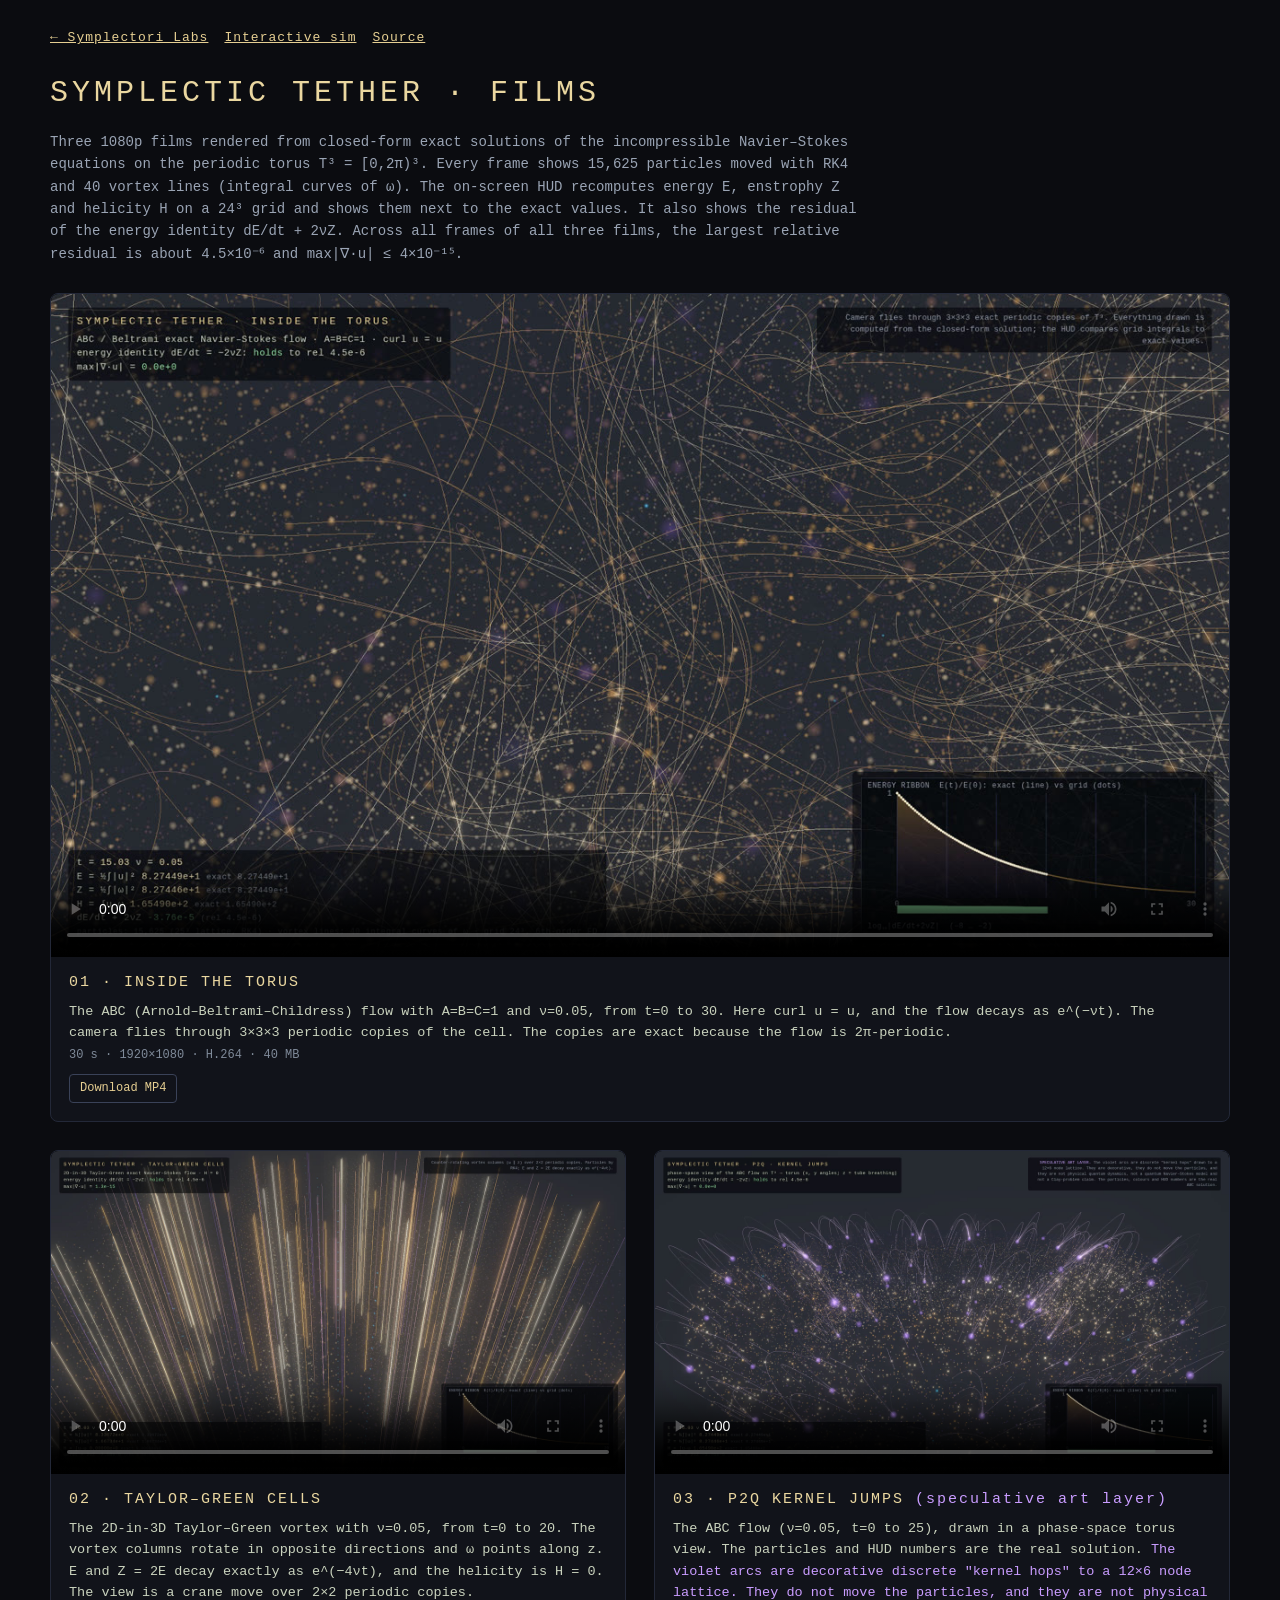
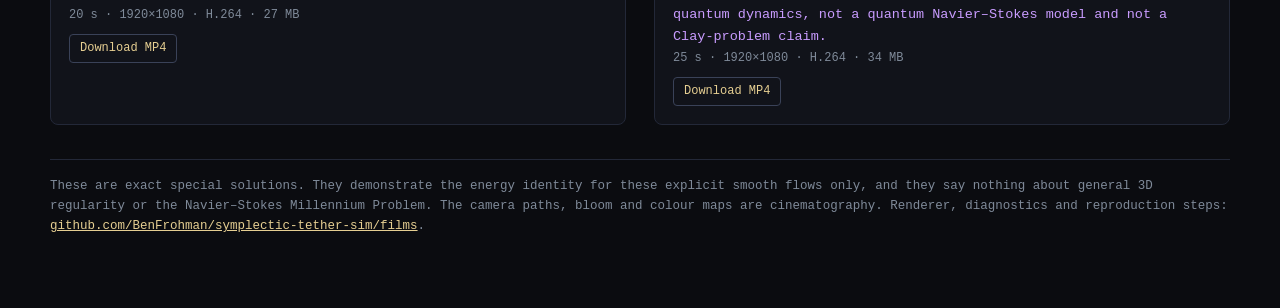
==== films/index.html @ 830666d7 "Add /films/ gallery: three exact NS flow films (ABC, Taylor-Green, speculative P2Q art layer) with p" ====
<!DOCTYPE html><html lang="en"><head><meta charset="UTF-8"><meta name="viewport" content="width=device-width,initial-scale=1">
<title>Films: exact Navier–Stokes flows on T³ · Symplectori Labs</title>
<meta name="description" content="Three 1080p films rendered from exact special solutions of the incompressible Navier–Stokes equations on the periodic torus, with live energy diagnostics.">
<style>
:root{color-scheme:dark}
body{margin:0;background:#0b0c10;color:#c9d2bd;font-family:'Courier New',monospace;line-height:1.6}
main{max-width:1180px;margin:0 auto;padding:28px 18px 60px}
nav a,a{color:#e6cf92}nav{font-size:13px;letter-spacing:1px;margin-bottom:20px}nav a{margin-right:16px}
h1{font-weight:normal;letter-spacing:4px;color:#ead7a0;font-size:clamp(20px,3.4vw,30px);margin:0 0 8px}
.lede{color:#9aa4b4;max-width:820px;font-size:14px}
.grid{display:grid;gap:28px;margin-top:28px}
figure{margin:0;background:#11131a;border:1px solid #232838;border-radius:8px;overflow:hidden}
video{display:block;width:100%;height:auto;aspect-ratio:16/9;background:#000}
figcaption{padding:14px 18px 18px;font-size:13.5px}
figcaption h2{font-size:15px;font-weight:normal;letter-spacing:2px;color:#ead7a0;margin:0 0 6px}
.meta{color:#7f8a99;font-size:12px}.spec{color:#c99cff}.ok{color:#8fe0a0}
.dl{display:inline-block;margin-top:8px;padding:4px 10px;border:1px solid #3a4258;border-radius:4px;text-decoration:none;font-size:12px}
.note{margin-top:34px;color:#7f8a99;font-size:12.5px;border-top:1px solid #232838;padding-top:16px}
@media(min-width:900px){.grid{grid-template-columns:1fr 1fr}.grid figure:first-child{grid-column:1/-1}}
</style></head><body><main>
<nav><a href="/">← Symplectori Labs</a><a href="/sim/">Interactive sim</a><a href="https://github.com/BenFrohman/symplectic-tether-sim">Source</a></nav>
<h1>SYMPLECTIC TETHER · FILMS</h1>
<p class="lede">Three 1080p films rendered from closed-form exact solutions of the incompressible Navier–Stokes equations on the periodic torus T³ = [0,2π)³. Every frame shows 15,625 particles moved with RK4 and 40 vortex lines (integral curves of ω). The on-screen HUD recomputes energy E, enstrophy Z and helicity H on a 24³ grid and shows them next to the exact values. It also shows the residual of the energy identity dE/dt + 2νZ. Across all frames of all three films, the largest relative residual is about 4.5×10⁻⁶ and max|∇·u| ≤ 4×10⁻¹⁵.</p>
<div class="grid">
<figure><video controls playsinline preload="metadata" poster="01_inside_the_torus_abc.jpg"><source src="01_inside_the_torus_abc.mp4" type="video/mp4"></video>
<figcaption><h2>01 · INSIDE THE TORUS</h2>The ABC (Arnold–Beltrami–Childress) flow with A=B=C=1 and ν=0.05, from t=0 to 30. Here curl u = u, and the flow decays as e^(−νt). The camera flies through 3×3×3 periodic copies of the cell. The copies are exact because the flow is 2π-periodic.<br><span class="meta">30 s · 1920×1080 · H.264 · 40 MB</span><br><a class="dl" href="01_inside_the_torus_abc.mp4" download>Download MP4</a></figcaption></figure>
<figure><video controls playsinline preload="metadata" poster="02_taylor_green_cells.jpg"><source src="02_taylor_green_cells.mp4" type="video/mp4"></video>
<figcaption><h2>02 · TAYLOR–GREEN CELLS</h2>The 2D-in-3D Taylor–Green vortex with ν=0.05, from t=0 to 20. The vortex columns rotate in opposite directions and ω points along z. E and Z = 2E decay exactly as e^(−4νt), and the helicity is H = 0. The view is a crane move over 2×2 periodic copies.<br><span class="meta">20 s · 1920×1080 · H.264 · 27 MB</span><br><a class="dl" href="02_taylor_green_cells.mp4" download>Download MP4</a></figcaption></figure>
<figure><video controls playsinline preload="metadata" poster="03_p2q_kernel_jumps.jpg"><source src="03_p2q_kernel_jumps.mp4" type="video/mp4"></video>
<figcaption><h2>03 · P2Q KERNEL JUMPS <span class="spec">(speculative art layer)</span></h2>The ABC flow (ν=0.05, t=0 to 25), drawn in a phase-space torus view. The particles and HUD numbers are the real solution. <span class="spec">The violet arcs are decorative discrete "kernel hops" to a 12×6 node lattice. They do not move the particles, and they are not physical quantum dynamics, not a quantum Navier–Stokes model and not a Clay-problem claim.</span><br><span class="meta">25 s · 1920×1080 · H.264 · 34 MB</span><br><a class="dl" href="03_p2q_kernel_jumps.mp4" download>Download MP4</a></figcaption></figure>
</div>
<p class="note">These are exact special solutions. They demonstrate the energy identity for these explicit smooth flows only, and they say nothing about general 3D regularity or the Navier–Stokes Millennium Problem. The camera paths, bloom and colour maps are cinematography. Renderer, diagnostics and reproduction steps: <a href="https://github.com/BenFrohman/symplectic-tether-sim/tree/main/films">github.com/BenFrohman/symplectic-tether-sim/films</a>.</p>
</main></body></html>
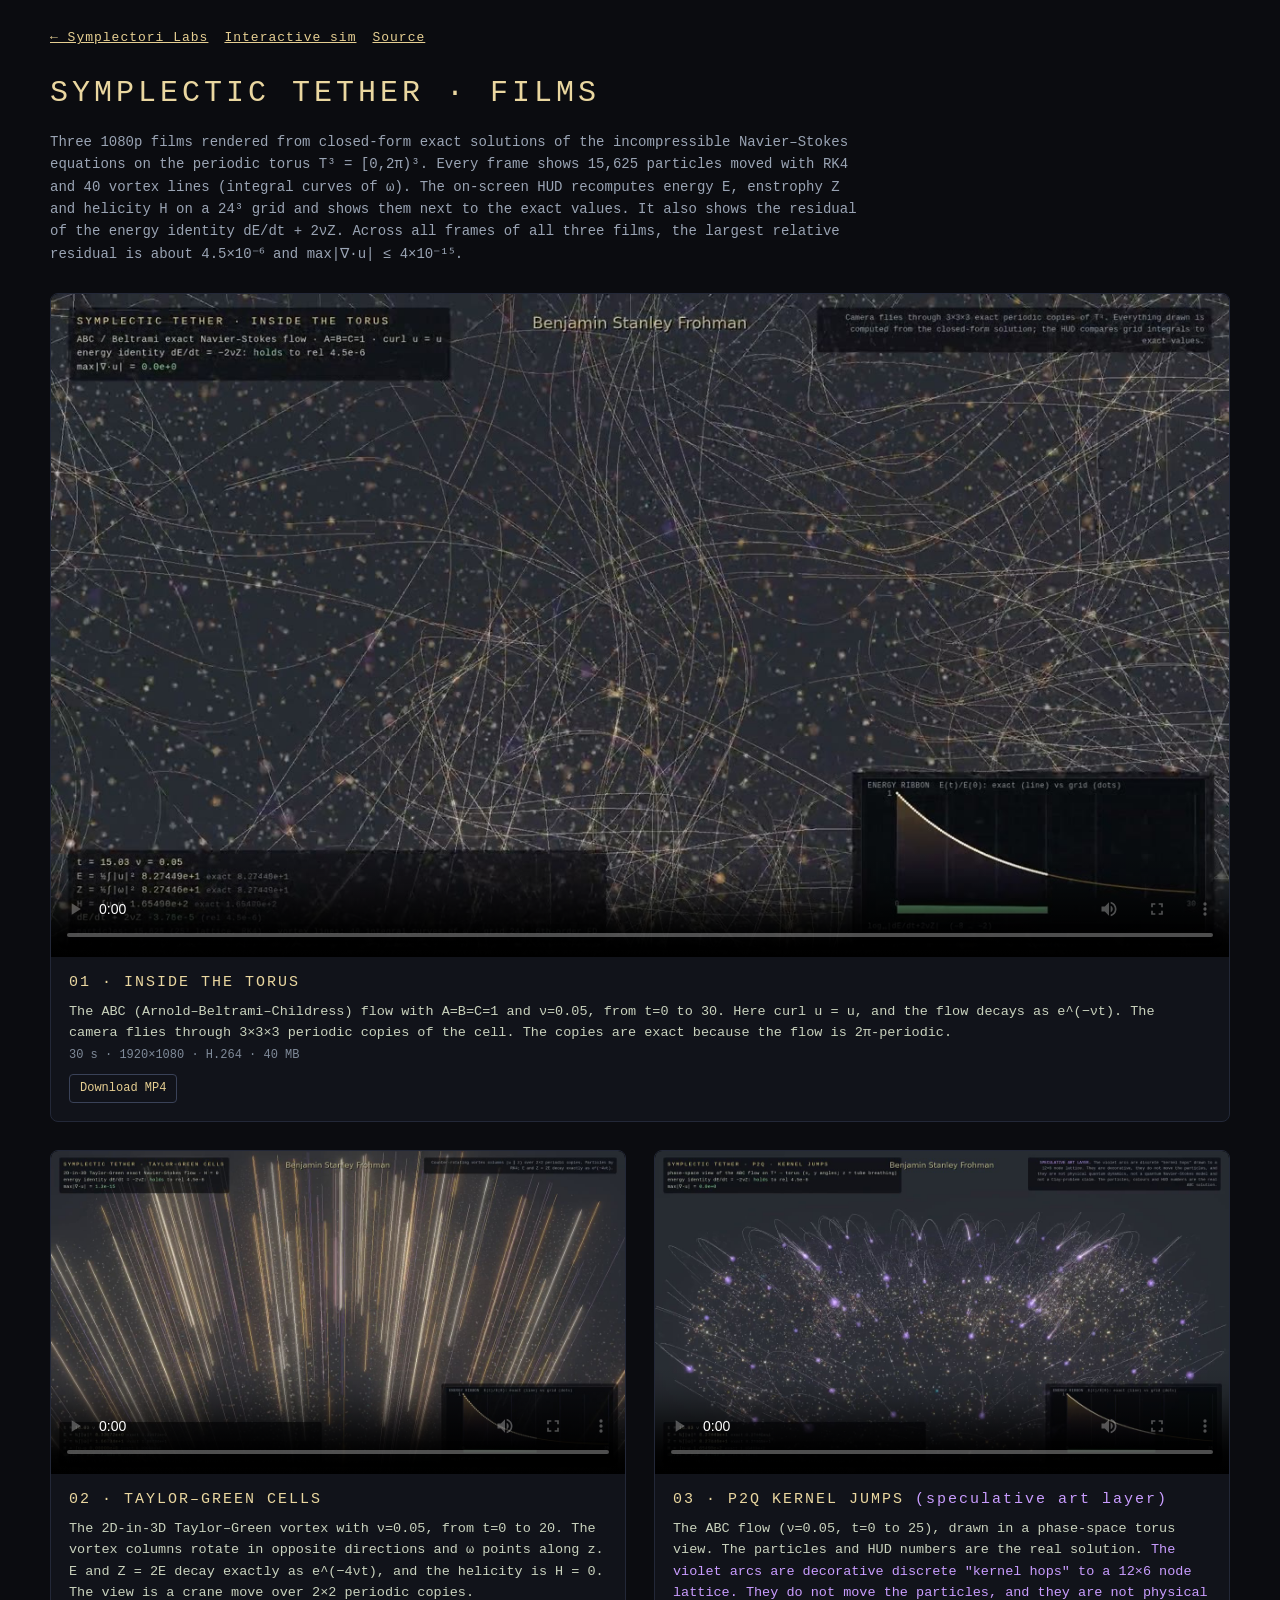
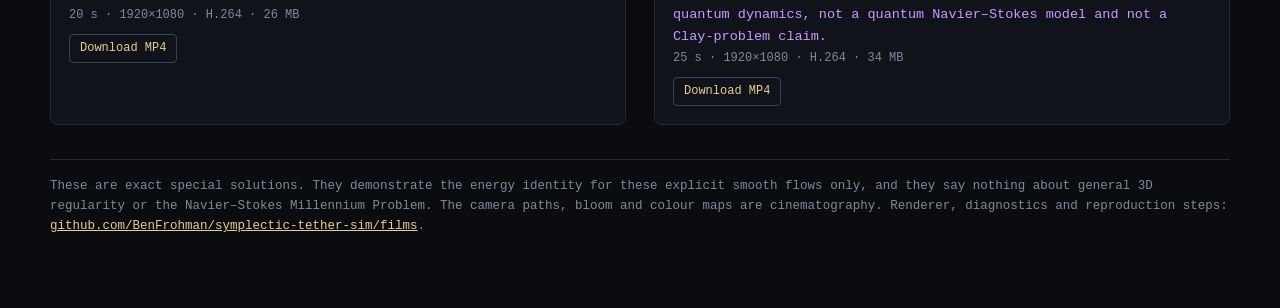
==== commit 756ffe38: "Films gallery: switch to watermarked MP4s and posters (Benjamin Stanley Frohman); originals kept" ====
--- a/films/index.html
+++ b/films/index.html
@@ -22,12 +22,12 @@
 <h1>SYMPLECTIC TETHER · FILMS</h1>
 <p class="lede">Three 1080p films rendered from closed-form exact solutions of the incompressible Navier–Stokes equations on the periodic torus T³ = [0,2π)³. Every frame shows 15,625 particles moved with RK4 and 40 vortex lines (integral curves of ω). The on-screen HUD recomputes energy E, enstrophy Z and helicity H on a 24³ grid and shows them next to the exact values. It also shows the residual of the energy identity dE/dt + 2νZ. Across all frames of all three films, the largest relative residual is about 4.5×10⁻⁶ and max|∇·u| ≤ 4×10⁻¹⁵.</p>
 <div class="grid">
-<figure><video controls playsinline preload="metadata" poster="01_inside_the_torus_abc.jpg"><source src="01_inside_the_torus_abc.mp4" type="video/mp4"></video>
-<figcaption><h2>01 · INSIDE THE TORUS</h2>The ABC (Arnold–Beltrami–Childress) flow with A=B=C=1 and ν=0.05, from t=0 to 30. Here curl u = u, and the flow decays as e^(−νt). The camera flies through 3×3×3 periodic copies of the cell. The copies are exact because the flow is 2π-periodic.<br><span class="meta">30 s · 1920×1080 · H.264 · 40 MB</span><br><a class="dl" href="01_inside_the_torus_abc.mp4" download>Download MP4</a></figcaption></figure>
-<figure><video controls playsinline preload="metadata" poster="02_taylor_green_cells.jpg"><source src="02_taylor_green_cells.mp4" type="video/mp4"></video>
-<figcaption><h2>02 · TAYLOR–GREEN CELLS</h2>The 2D-in-3D Taylor–Green vortex with ν=0.05, from t=0 to 20. The vortex columns rotate in opposite directions and ω points along z. E and Z = 2E decay exactly as e^(−4νt), and the helicity is H = 0. The view is a crane move over 2×2 periodic copies.<br><span class="meta">20 s · 1920×1080 · H.264 · 27 MB</span><br><a class="dl" href="02_taylor_green_cells.mp4" download>Download MP4</a></figcaption></figure>
-<figure><video controls playsinline preload="metadata" poster="03_p2q_kernel_jumps.jpg"><source src="03_p2q_kernel_jumps.mp4" type="video/mp4"></video>
-<figcaption><h2>03 · P2Q KERNEL JUMPS <span class="spec">(speculative art layer)</span></h2>The ABC flow (ν=0.05, t=0 to 25), drawn in a phase-space torus view. The particles and HUD numbers are the real solution. <span class="spec">The violet arcs are decorative discrete "kernel hops" to a 12×6 node lattice. They do not move the particles, and they are not physical quantum dynamics, not a quantum Navier–Stokes model and not a Clay-problem claim.</span><br><span class="meta">25 s · 1920×1080 · H.264 · 34 MB</span><br><a class="dl" href="03_p2q_kernel_jumps.mp4" download>Download MP4</a></figcaption></figure>
+<figure><video controls playsinline preload="metadata" poster="01_inside_the_torus_abc_watermarked.jpg"><source src="01_inside_the_torus_abc_watermarked.mp4" type="video/mp4"></video>
+<figcaption><h2>01 · INSIDE THE TORUS</h2>The ABC (Arnold–Beltrami–Childress) flow with A=B=C=1 and ν=0.05, from t=0 to 30. Here curl u = u, and the flow decays as e^(−νt). The camera flies through 3×3×3 periodic copies of the cell. The copies are exact because the flow is 2π-periodic.<br><span class="meta">30 s · 1920×1080 · H.264 · 40 MB</span><br><a class="dl" href="01_inside_the_torus_abc_watermarked.mp4" download>Download MP4</a></figcaption></figure>
+<figure><video controls playsinline preload="metadata" poster="02_taylor_green_cells_watermarked.jpg"><source src="02_taylor_green_cells_watermarked.mp4" type="video/mp4"></video>
+<figcaption><h2>02 · TAYLOR–GREEN CELLS</h2>The 2D-in-3D Taylor–Green vortex with ν=0.05, from t=0 to 20. The vortex columns rotate in opposite directions and ω points along z. E and Z = 2E decay exactly as e^(−4νt), and the helicity is H = 0. The view is a crane move over 2×2 periodic copies.<br><span class="meta">20 s · 1920×1080 · H.264 · 26 MB</span><br><a class="dl" href="02_taylor_green_cells_watermarked.mp4" download>Download MP4</a></figcaption></figure>
+<figure><video controls playsinline preload="metadata" poster="03_p2q_kernel_jumps_watermarked.jpg"><source src="03_p2q_kernel_jumps_watermarked.mp4" type="video/mp4"></video>
+<figcaption><h2>03 · P2Q KERNEL JUMPS <span class="spec">(speculative art layer)</span></h2>The ABC flow (ν=0.05, t=0 to 25), drawn in a phase-space torus view. The particles and HUD numbers are the real solution. <span class="spec">The violet arcs are decorative discrete "kernel hops" to a 12×6 node lattice. They do not move the particles, and they are not physical quantum dynamics, not a quantum Navier–Stokes model and not a Clay-problem claim.</span><br><span class="meta">25 s · 1920×1080 · H.264 · 34 MB</span><br><a class="dl" href="03_p2q_kernel_jumps_watermarked.mp4" download>Download MP4</a></figcaption></figure>
 </div>
 <p class="note">These are exact special solutions. They demonstrate the energy identity for these explicit smooth flows only, and they say nothing about general 3D regularity or the Navier–Stokes Millennium Problem. The camera paths, bloom and colour maps are cinematography. Renderer, diagnostics and reproduction steps: <a href="https://github.com/BenFrohman/symplectic-tether-sim/tree/main/films">github.com/BenFrohman/symplectic-tether-sim/films</a>.</p>
 </main></body></html>
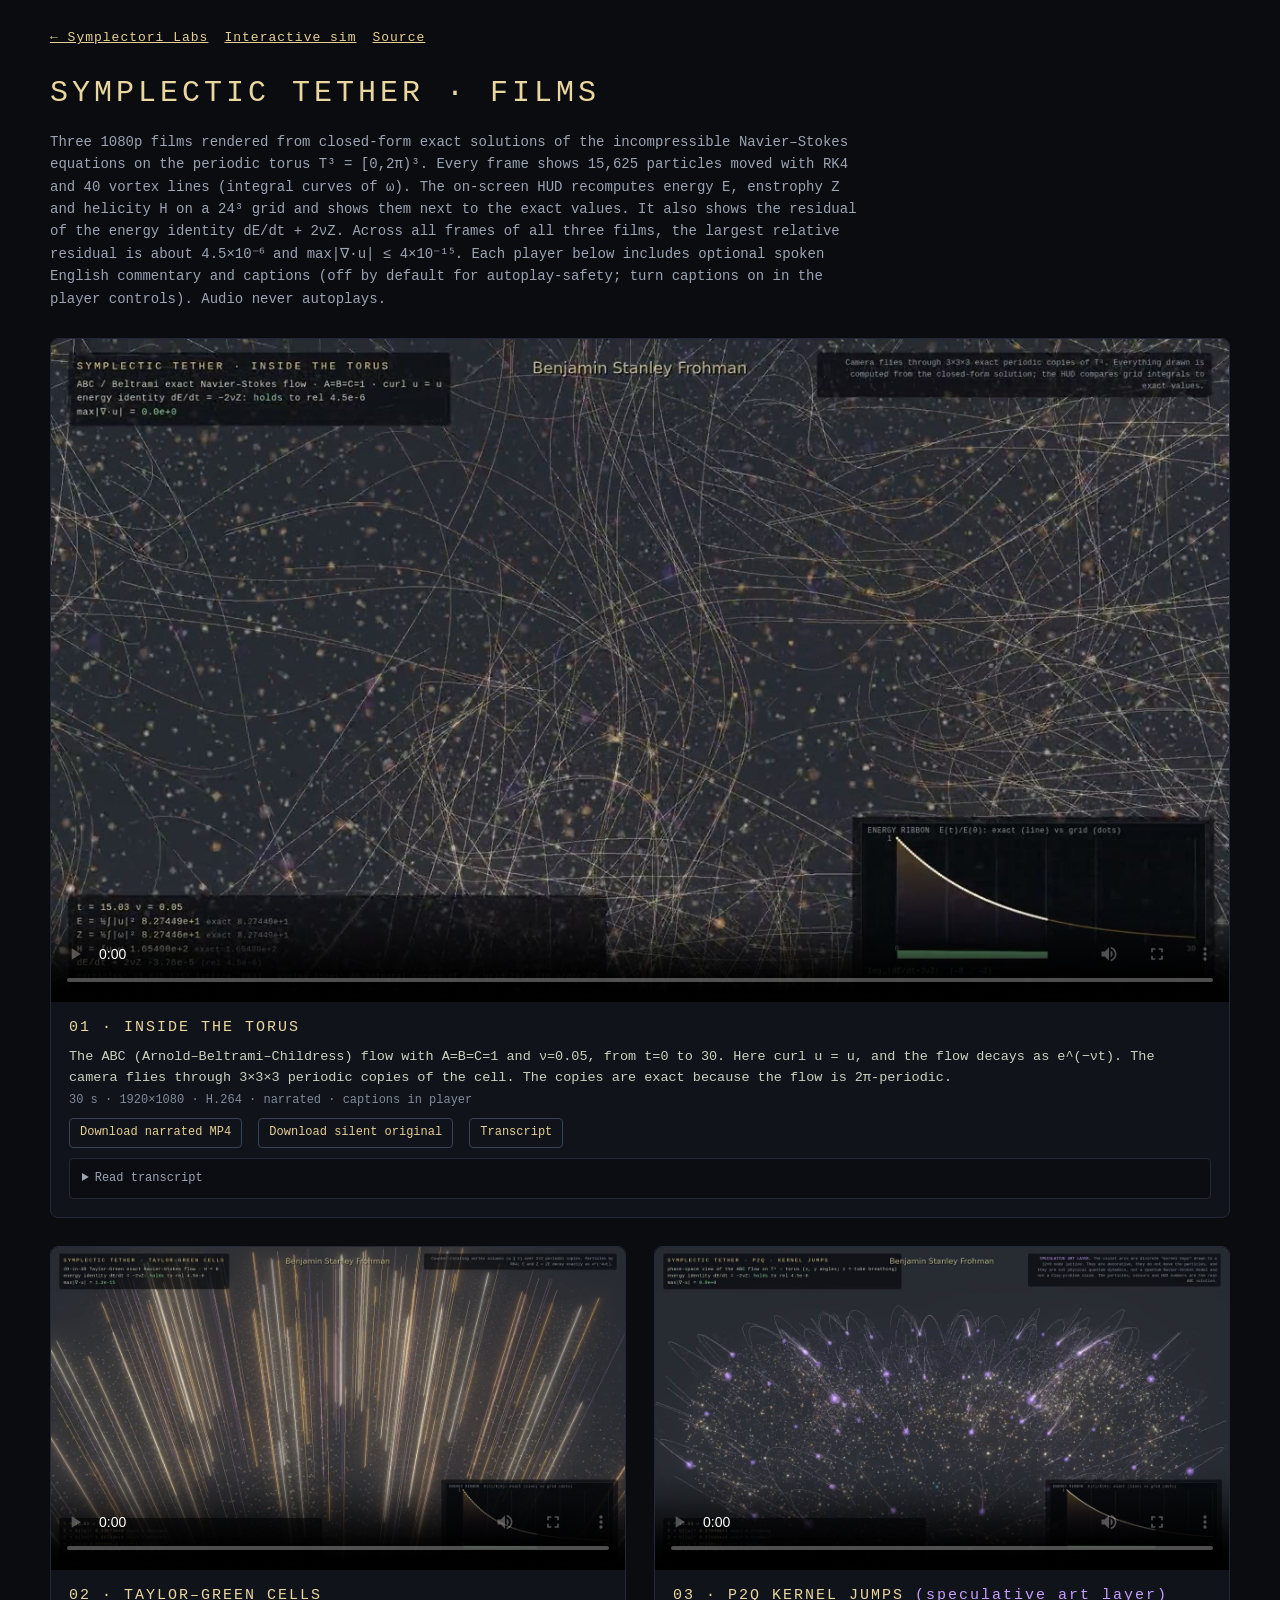
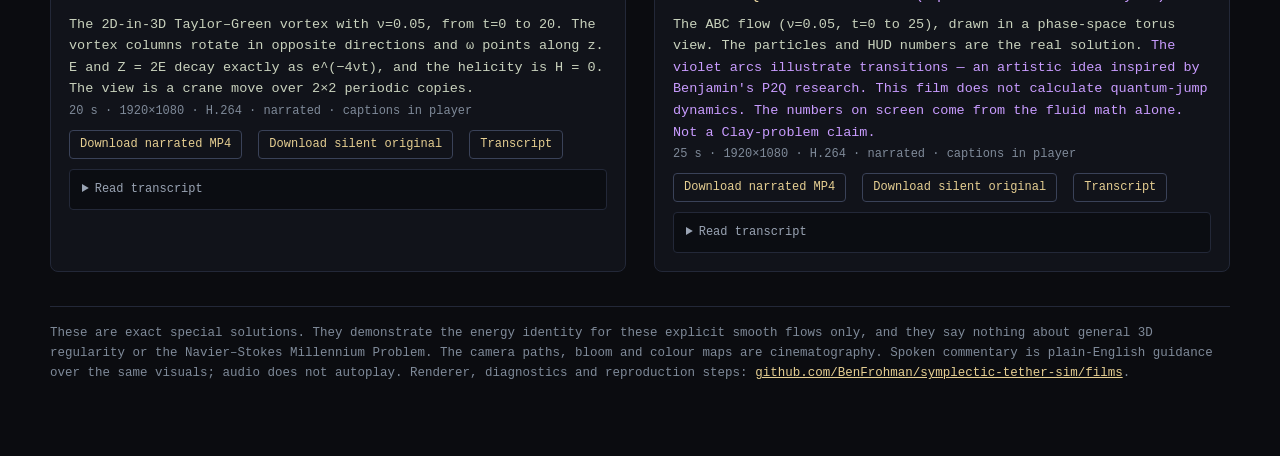
==== commit 541b1d07: "Films gallery: narrated MP4s with English captions/transcripts; silent originals retained; no audio " ====
--- a/films/index.html
+++ b/films/index.html
@@ -1,6 +1,6 @@
 <!DOCTYPE html><html lang="en"><head><meta charset="UTF-8"><meta name="viewport" content="width=device-width,initial-scale=1">
 <title>Films: exact Navier–Stokes flows on T³ · Symplectori Labs</title>
-<meta name="description" content="Three 1080p films rendered from exact special solutions of the incompressible Navier–Stokes equations on the periodic torus, with live energy diagnostics.">
+<meta name="description" content="Three 1080p films rendered from exact special solutions of the incompressible Navier–Stokes equations on the periodic torus, with live energy diagnostics and spoken commentary.">
 <style>
 :root{color-scheme:dark}
 body{margin:0;background:#0b0c10;color:#c9d2bd;font-family:'Courier New',monospace;line-height:1.6}
@@ -14,20 +14,65 @@
 figcaption{padding:14px 18px 18px;font-size:13.5px}
 figcaption h2{font-size:15px;font-weight:normal;letter-spacing:2px;color:#ead7a0;margin:0 0 6px}
 .meta{color:#7f8a99;font-size:12px}.spec{color:#c99cff}.ok{color:#8fe0a0}
-.dl{display:inline-block;margin-top:8px;padding:4px 10px;border:1px solid #3a4258;border-radius:4px;text-decoration:none;font-size:12px}
+.dl{display:inline-block;margin:8px 8px 0 0;padding:4px 10px;border:1px solid #3a4258;border-radius:4px;text-decoration:none;font-size:12px}
+.transcript{margin-top:10px;padding:10px 12px;background:#0b0d12;border:1px solid #232838;border-radius:4px;color:#9aa4b4;font-size:12px;white-space:pre-wrap}
 .note{margin-top:34px;color:#7f8a99;font-size:12.5px;border-top:1px solid #232838;padding-top:16px}
 @media(min-width:900px){.grid{grid-template-columns:1fr 1fr}.grid figure:first-child{grid-column:1/-1}}
 </style></head><body><main>
 <nav><a href="/">← Symplectori Labs</a><a href="/sim/">Interactive sim</a><a href="https://github.com/BenFrohman/symplectic-tether-sim">Source</a></nav>
 <h1>SYMPLECTIC TETHER · FILMS</h1>
-<p class="lede">Three 1080p films rendered from closed-form exact solutions of the incompressible Navier–Stokes equations on the periodic torus T³ = [0,2π)³. Every frame shows 15,625 particles moved with RK4 and 40 vortex lines (integral curves of ω). The on-screen HUD recomputes energy E, enstrophy Z and helicity H on a 24³ grid and shows them next to the exact values. It also shows the residual of the energy identity dE/dt + 2νZ. Across all frames of all three films, the largest relative residual is about 4.5×10⁻⁶ and max|∇·u| ≤ 4×10⁻¹⁵.</p>
+<p class="lede">Three 1080p films rendered from closed-form exact solutions of the incompressible Navier–Stokes equations on the periodic torus T³ = [0,2π)³. Every frame shows 15,625 particles moved with RK4 and 40 vortex lines (integral curves of ω). The on-screen HUD recomputes energy E, enstrophy Z and helicity H on a 24³ grid and shows them next to the exact values. It also shows the residual of the energy identity dE/dt + 2νZ. Across all frames of all three films, the largest relative residual is about 4.5×10⁻⁶ and max|∇·u| ≤ 4×10⁻¹⁵. Each player below includes optional spoken English commentary and captions (off by default for autoplay-safety; turn captions on in the player controls). Audio never autoplays.</p>
 <div class="grid">
-<figure><video controls playsinline preload="metadata" poster="01_inside_the_torus_abc_watermarked.jpg"><source src="01_inside_the_torus_abc_watermarked.mp4" type="video/mp4"></video>
-<figcaption><h2>01 · INSIDE THE TORUS</h2>The ABC (Arnold–Beltrami–Childress) flow with A=B=C=1 and ν=0.05, from t=0 to 30. Here curl u = u, and the flow decays as e^(−νt). The camera flies through 3×3×3 periodic copies of the cell. The copies are exact because the flow is 2π-periodic.<br><span class="meta">30 s · 1920×1080 · H.264 · 40 MB</span><br><a class="dl" href="01_inside_the_torus_abc_watermarked.mp4" download>Download MP4</a></figcaption></figure>
-<figure><video controls playsinline preload="metadata" poster="02_taylor_green_cells_watermarked.jpg"><source src="02_taylor_green_cells_watermarked.mp4" type="video/mp4"></video>
-<figcaption><h2>02 · TAYLOR–GREEN CELLS</h2>The 2D-in-3D Taylor–Green vortex with ν=0.05, from t=0 to 20. The vortex columns rotate in opposite directions and ω points along z. E and Z = 2E decay exactly as e^(−4νt), and the helicity is H = 0. The view is a crane move over 2×2 periodic copies.<br><span class="meta">20 s · 1920×1080 · H.264 · 26 MB</span><br><a class="dl" href="02_taylor_green_cells_watermarked.mp4" download>Download MP4</a></figcaption></figure>
-<figure><video controls playsinline preload="metadata" poster="03_p2q_kernel_jumps_watermarked.jpg"><source src="03_p2q_kernel_jumps_watermarked.mp4" type="video/mp4"></video>
-<figcaption><h2>03 · P2Q KERNEL JUMPS <span class="spec">(speculative art layer)</span></h2>The ABC flow (ν=0.05, t=0 to 25), drawn in a phase-space torus view. The particles and HUD numbers are the real solution. <span class="spec">The violet arcs are decorative discrete "kernel hops" to a 12×6 node lattice. They do not move the particles, and they are not physical quantum dynamics, not a quantum Navier–Stokes model and not a Clay-problem claim.</span><br><span class="meta">25 s · 1920×1080 · H.264 · 34 MB</span><br><a class="dl" href="03_p2q_kernel_jumps_watermarked.mp4" download>Download MP4</a></figcaption></figure>
+<figure>
+<video controls playsinline preload="metadata" poster="01_inside_the_torus_abc_watermarked.jpg">
+<source src="01_inside_the_torus_abc_watermarked_narrated.mp4" type="video/mp4">
+<track kind="captions" srclang="en" label="English commentary" src="01_inside_the_torus_abc_watermarked_narrated.vtt" default>
+</video>
+<figcaption><h2>01 · INSIDE THE TORUS</h2>The ABC (Arnold–Beltrami–Childress) flow with A=B=C=1 and ν=0.05, from t=0 to 30. Here curl u = u, and the flow decays as e^(−νt). The camera flies through 3×3×3 periodic copies of the cell. The copies are exact because the flow is 2π-periodic.<br><span class="meta">30 s · 1920×1080 · H.264 · narrated · captions in player</span><br>
+<a class="dl" href="01_inside_the_torus_abc_watermarked_narrated.mp4" download>Download narrated MP4</a>
+<a class="dl" href="01_inside_the_torus_abc_watermarked.mp4" download>Download silent original</a>
+<a class="dl" href="transcripts/01_inside_the_torus_abc.txt">Transcript</a>
+<details class="transcript"><summary>Read transcript</summary>
+These glowing tracers follow an exact special fluid solution called A-B-C flow on a repeating box.
+
+The gold lines show the fluid's spin — its vorticity.
+
+Viscosity steadily reduces the kinetic energy. Watch E on the readout match the exact formula.
+
+This shows one smooth special case only. It does not solve the general three-D regularity problem.
+</details></figcaption></figure>
+<figure>
+<video controls playsinline preload="metadata" poster="02_taylor_green_cells_watermarked.jpg">
+<source src="02_taylor_green_cells_watermarked_narrated.mp4" type="video/mp4">
+<track kind="captions" srclang="en" label="English commentary" src="02_taylor_green_cells_watermarked_narrated.vtt" default>
+</video>
+<figcaption><h2>02 · TAYLOR–GREEN CELLS</h2>The 2D-in-3D Taylor–Green vortex with ν=0.05, from t=0 to 20. The vortex columns rotate in opposite directions and ω points along z. E and Z = 2E decay exactly as e^(−4νt), and the helicity is H = 0. The view is a crane move over 2×2 periodic copies.<br><span class="meta">20 s · 1920×1080 · H.264 · narrated · captions in player</span><br>
+<a class="dl" href="02_taylor_green_cells_watermarked_narrated.mp4" download>Download narrated MP4</a>
+<a class="dl" href="02_taylor_green_cells_watermarked.mp4" download>Download silent original</a>
+<a class="dl" href="transcripts/02_taylor_green_cells.txt">Transcript</a>
+<details class="transcript"><summary>Read transcript</summary>
+Here is Taylor–Green flow: counter-rotating columns in a repeating box.
+
+The vertical lines show spin pointing along the columns.
+
+Energy decays exactly as predicted, and helicity stays zero. One exact special solution — not general regularity.
+</details></figcaption></figure>
+<figure>
+<video controls playsinline preload="metadata" poster="03_p2q_kernel_jumps_watermarked.jpg">
+<source src="03_p2q_kernel_jumps_watermarked_narrated.mp4" type="video/mp4">
+<track kind="captions" srclang="en" label="English commentary" src="03_p2q_kernel_jumps_watermarked_narrated.vtt" default>
+</video>
+<figcaption><h2>03 · P2Q KERNEL JUMPS <span class="spec">(speculative art layer)</span></h2>The ABC flow (ν=0.05, t=0 to 25), drawn in a phase-space torus view. The particles and HUD numbers are the real solution. <span class="spec">The violet arcs illustrate transitions — an artistic idea inspired by Benjamin's P2Q research. This film does not calculate quantum-jump dynamics. The numbers on screen come from the fluid math alone. Not a Clay-problem claim.</span><br><span class="meta">25 s · 1920×1080 · H.264 · narrated · captions in player</span><br>
+<a class="dl" href="03_p2q_kernel_jumps_watermarked_narrated.mp4" download>Download narrated MP4</a>
+<a class="dl" href="03_p2q_kernel_jumps_watermarked.mp4" download>Download silent original</a>
+<a class="dl" href="transcripts/03_p2q_kernel_jumps.txt">Transcript</a>
+<details class="transcript"><summary>Read transcript</summary>
+The particles still follow the real A-B-C fluid solution.
+
+The violet arcs illustrate transitions — an artistic idea inspired by Benjamin's P-2-Q research.
+
+This film does not calculate quantum-jump dynamics. The numbers on screen come from the fluid math alone.
+</details></figcaption></figure>
 </div>
-<p class="note">These are exact special solutions. They demonstrate the energy identity for these explicit smooth flows only, and they say nothing about general 3D regularity or the Navier–Stokes Millennium Problem. The camera paths, bloom and colour maps are cinematography. Renderer, diagnostics and reproduction steps: <a href="https://github.com/BenFrohman/symplectic-tether-sim/tree/main/films">github.com/BenFrohman/symplectic-tether-sim/films</a>.</p>
+<p class="note">These are exact special solutions. They demonstrate the energy identity for these explicit smooth flows only, and they say nothing about general 3D regularity or the Navier–Stokes Millennium Problem. The camera paths, bloom and colour maps are cinematography. Spoken commentary is plain-English guidance over the same visuals; audio does not autoplay. Renderer, diagnostics and reproduction steps: <a href="https://github.com/BenFrohman/symplectic-tether-sim/tree/main/films">github.com/BenFrohman/symplectic-tether-sim/films</a>.</p>
 </main></body></html>
